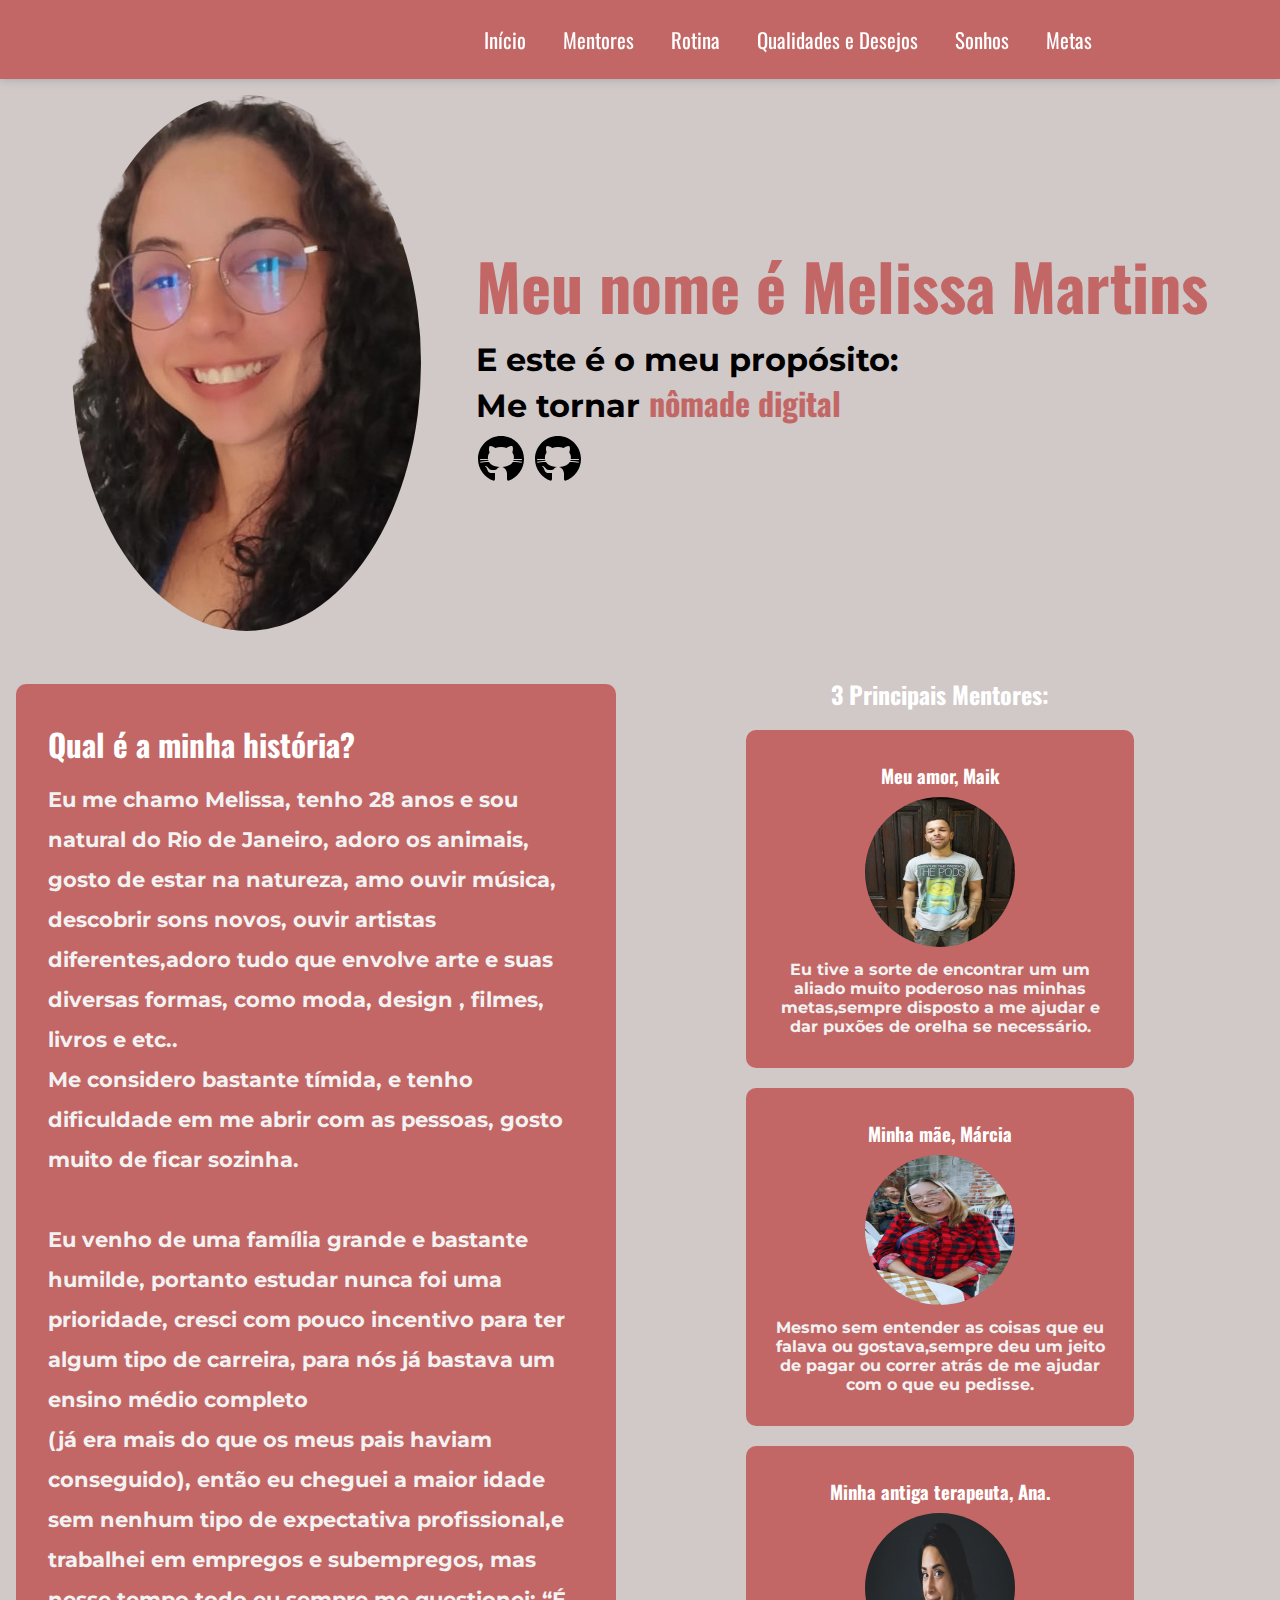
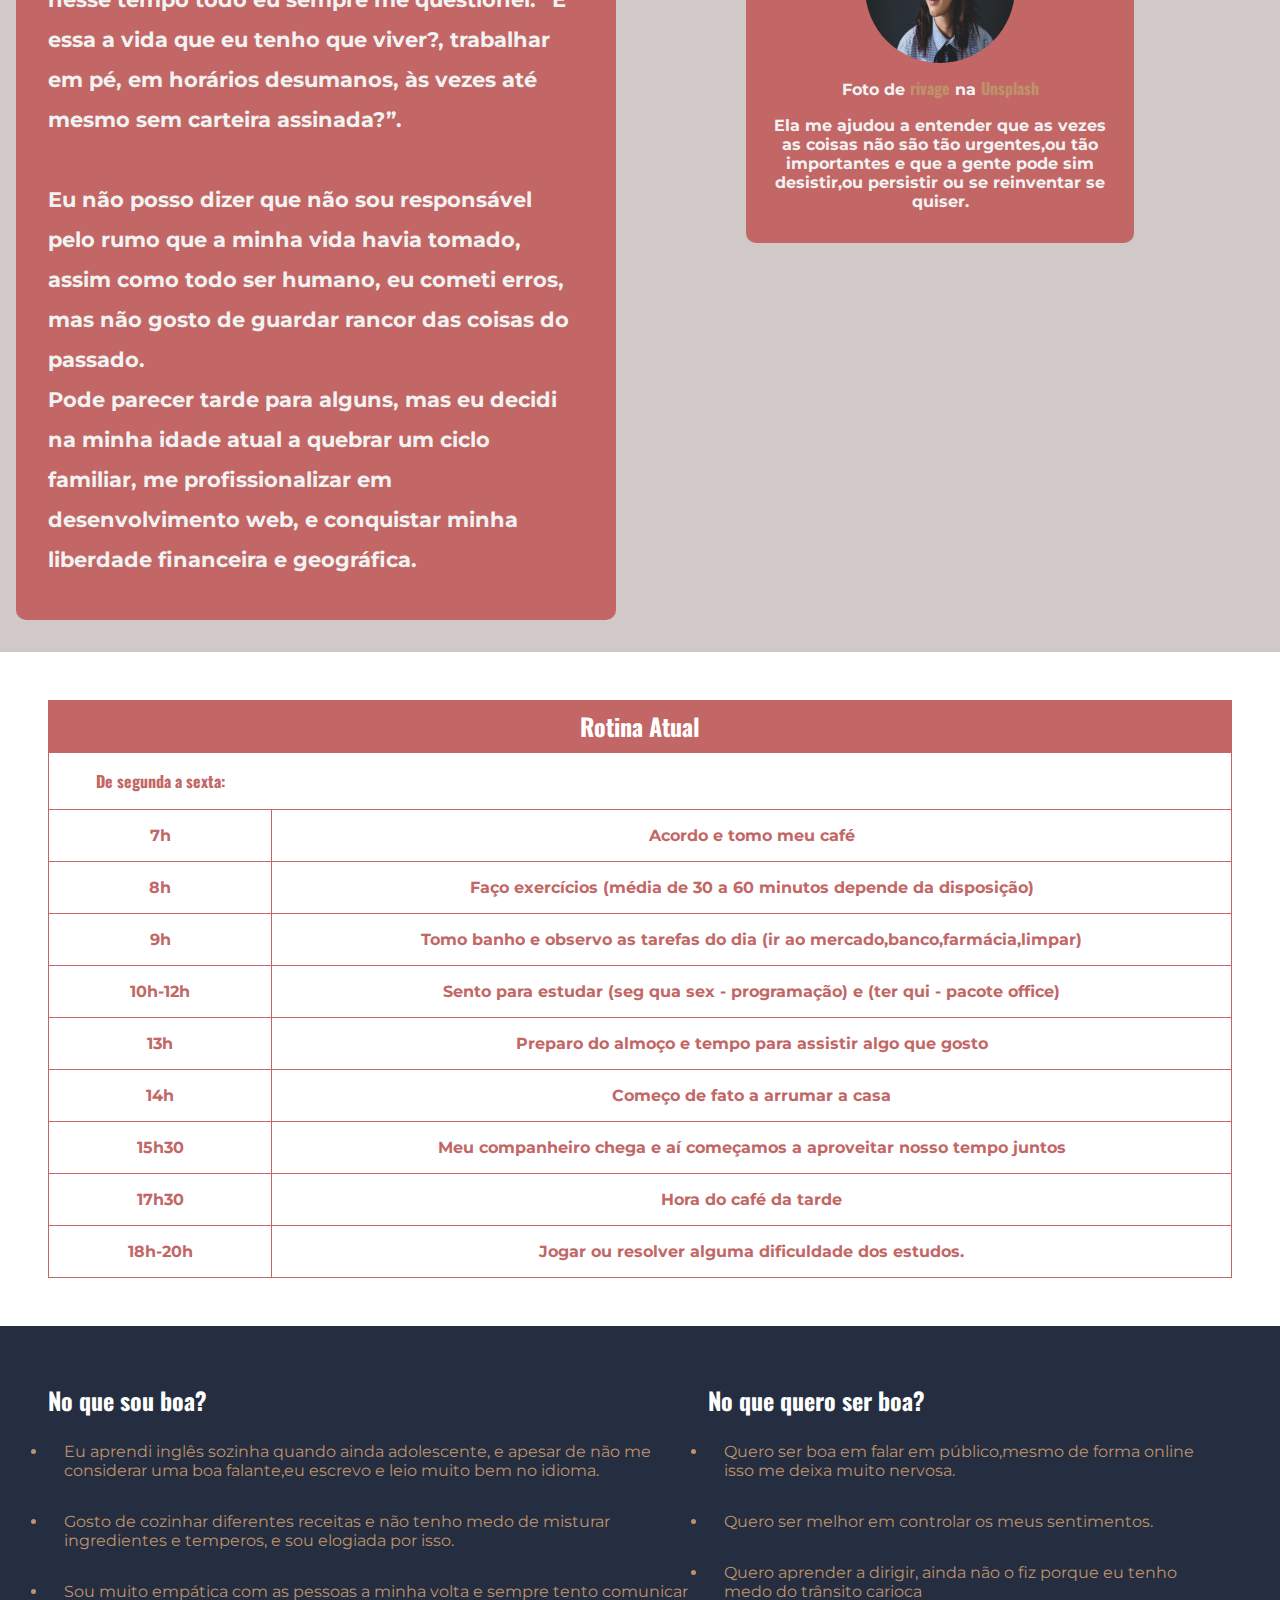
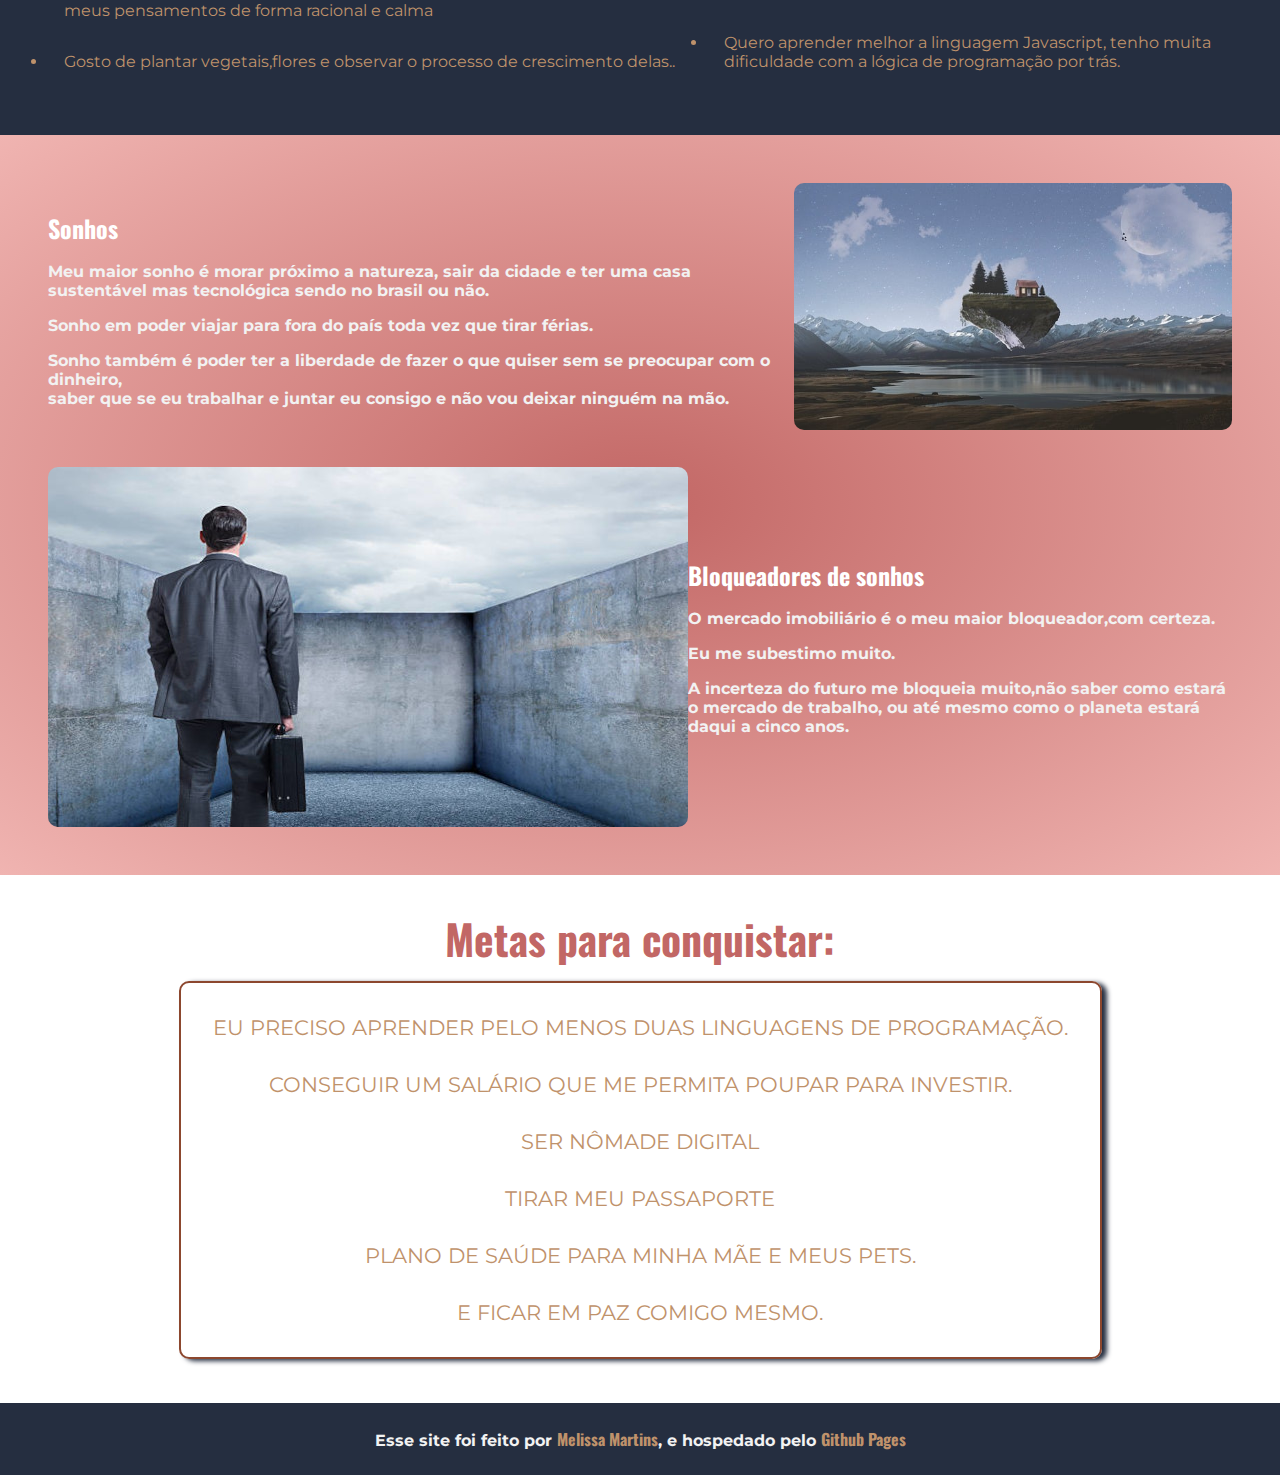
==== index.html @ 2ca115c0 "mudei o nome do html" ====
<!DOCTYPE html>
<html lang="pt-br">

<head>
    <meta charset="UTF-8" />
    <meta name="viewport" content="width=device-width, initial-scale=1.0" />
    <title>Meu Caminho - Instituto Bold</title>
    <link rel="preconnect" href="https://fonts.googleapis.com" />
    <link rel="preconnect" href="https://fonts.gstatic.com" crossorigin />
    <link href="https://fonts.googleapis.com/css2?family=Oswald:wght@200..700&display=swap" rel="stylesheet" />
    <link rel="preconnect" href="https://fonts.googleapis.com" />
    <link rel="preconnect" href="https://fonts.gstatic.com" crossorigin />
    <link href="https://fonts.googleapis.com/css2?family=Montserrat:ital,wght@0,100..900;1,100..900&display=swap"
        rel="stylesheet" />
    <link rel="stylesheet" href="style.css" />
    <link rel="stylesheet" href="mediaqueries.css">
</head>

<body>
    <nav>
        <a href=""><img src="img/logo.webp" alt="" /></a>
        <div class="nav-list">
            <a href="#inicio" class="nav-link">Início</a>
            <a href="#mentores" class="nav-link">Mentores</a>
            <a href="#rotina" class="nav-link">Rotina</a>
            <a href="#desejos" class="nav-link">Qualidades e Desejos</a>
            <a href="#sonho" class="nav-link">Sonhos</a>
            <a href="#metas" class="nav-link">Metas</a>

        </div>
    </nav>
    <header>
        <div class="row hero">
            <div id="inicio">
                <img src="/assets/img/eu-400-removebg-preview.png" alt="Uma selfie minha" />
            </div>
            <div class="hero-text">
                <h1>Meu nome é Melissa Martins</h1>
                <p id="hero-p">
                    E este é o meu propósito: <br />
                    Me tornar <span>nômade digital</span>
                </p>
                <a href="https://github.com/MellTins" target="_blank">
                    <img src="/assets/icons/icons8-github.svg" alt="icone do GitHub"></a>

                <a href="https://www.linkedin.com/in/melissa-martins95/" target="_blank">
                    <img src="/assets/icons/icons8-github.svg" alt="ícone do Linkedin">
                </a>
            </div>
        </div>
        <!-- passado -->
    </header>
    <main>
        <section class="row passado">
            <div class="historia container
        ">
                <h2>Qual é a minha história?</h2>
                <p>
                    Eu me chamo Melissa, tenho 28 anos e sou natural do Rio de Janeiro,
                    adoro os animais, gosto de estar na natureza, amo ouvir música,
                    descobrir sons novos, ouvir artistas diferentes,adoro tudo que envolve arte e suas
                    diversas formas, como moda, design , filmes, livros e etc.. <br>
                    Me considero bastante tímida, e tenho dificuldade em me abrir com as pessoas, gosto muito de ficar
                    sozinha. <br>
                    <br>
                    Eu venho de uma família grande e bastante humilde, portanto estudar
                    nunca foi uma prioridade, cresci com pouco incentivo para ter algum
                    tipo de carreira, para nós já bastava um ensino médio completo <br> (já
                    era mais do que os meus pais haviam conseguido), então eu cheguei a
                    maior idade sem nenhum tipo de expectativa profissional,e trabalhei
                    em empregos e subempregos, mas nesse tempo todo eu sempre me
                    questionei: “É essa a vida que eu tenho que viver?, trabalhar em pé,
                    em horários desumanos, às vezes até mesmo sem carteira assinada?”. <br>
                    <br>
                    Eu não posso dizer que não sou responsável pelo rumo que a minha vida havia tomado, assim como todo
                    ser humano, eu cometi erros, mas
                    não gosto de guardar rancor das coisas do passado. <br>
                    Pode parecer tarde para alguns, mas eu decidi na minha idade atual a
                    quebrar um ciclo familiar, me profissionalizar em desenvolvimento
                    web, e conquistar minha liberdade financeira e geográfica.
                </p>
            </div>
            <aside class="mentores row" id="mentores">

                <h2>3 Principais Mentores:</h2>
                <section class="col">

                    <h3>Meu amor, Maik</h3>
                    <img class="img-mentores " src="/assets/img/Maik-200.jpeg" alt="" />
                    <p>
                        Eu tive a sorte de encontrar um um aliado muito poderoso nas minhas
                        metas,sempre disposto a me ajudar e dar puxões de orelha se
                        necessário.
                    </p>
                </section>

                <section class="col">
                    <h3>Minha mãe, Márcia</h3>
                    <img class="img-mentores " src="/assets/img/mãe-300.jpeg" alt="" />
                    <p>
                        Mesmo sem entender as coisas que eu falava ou gostava,sempre deu um
                        jeito de pagar ou correr atrás de me ajudar com o que eu pedisse.
                    </p>
                </section>

                <section class="col">
                    <h3>Minha antiga terapeuta, Ana.</h3>
                    <img class="img-mentores " src="/assets/img/psicologa-final.jpg" alt="" />
                    <p>
                        Foto de
                        <a
                            href="https://unsplash.com/pt-br/@sigmund?utm_content=creditCopyText&utm_medium=referral&utm_source=unsplash">rivage</a>
                        na
                        <a
                            href="https://unsplash.com/pt-br/fotografias/mulher-na-camisa-social-xadrez-branca-e-azul-jzz_3jWMzHA?utm_content=creditCopyText&utm_medium=referral&utm_source=unsplash">Unsplash</a>
                    </p>
                    <p>
                        Ela me ajudou a
                        entender que as vezes as coisas não são tão urgentes,ou tão
                        importantes e que a gente pode sim desistir,ou persistir ou se
                        reinventar se quiser.
                    </p>
            </aside>
            </div>
        </section>

        <!-- presente -->
        <section class="presente row" id="rotina">
            <table class="tabela">
                <caption>
                    <h2>Rotina Atual</h2>
                </caption>
                <thead>
                    <th>De segunda a sexta:</th>
                </thead>
                <tbody>
                    <tr>
                        <td>7h</td>
                        <td>Acordo e tomo meu café</td>
                    </tr>
                    <tr>
                        <td>8h</td>
                        <td>Faço exercícios (média de 30 a 60 minutos depende da disposição) </td>
                    </tr>
                    <tr>
                        <td>9h</td>
                        <td>Tomo banho e observo as tarefas do dia (ir ao mercado,banco,farmácia,limpar)</td>
                    </tr>
                    <tr>
                        <td> 10h-12h </td>
                        <td>Sento para estudar (seg qua sex - programação) e (ter qui - pacote office) </td>
                    </tr>
                    <tr>
                        <td>13h</td>
                        <td>Preparo do almoço e tempo para assistir algo que gosto</td>
                    </tr>
                    <tr>
                        <td>14h</td>
                        <td>Começo de fato a arrumar a casa</td>
                    </tr>
                    <tr>
                        <td>15h30</td>
                        <td>Meu companheiro chega e aí começamos a aproveitar nosso tempo juntos</td>
                    </tr>
                    <tr>
                        <td>17h30</td>
                        <td>Hora do café da tarde</td>
                    </tr>
                    <tr>
                        <td>18h-20h</td>
                        <td>Jogar ou resolver alguma dificuldade dos estudos.</td>
                    </tr>
                </tbody>
            </table>
        </section>
        <section class="coluna-qua row " id="desejos">
            <div class="qualidades">
                <h2>No que sou boa?</h2>
                <ul>
                    <li class="qualidades-lista">
                        Eu aprendi inglês sozinha quando ainda adolescente, e apesar de não
                        me considerar uma boa falante,eu escrevo e leio muito bem no idioma.
                    </li>
                    <li class="qualidades-lista">
                        Gosto de cozinhar diferentes receitas e não tenho medo de misturar
                        ingredientes e temperos, e sou elogiada por isso.
                    </li>
                    <li class="qualidades-lista">
                        Sou muito empática com as pessoas a minha volta e sempre tento
                        comunicar meus pensamentos de forma racional e calma
                    </li>
                    <li class="qualidades-lista">
                        Gosto de plantar vegetais,flores e observar o processo de
                        crescimento delas..
                    </li>
                </ul>
            </div>

            <div class="habilidades">

                <h2>No que quero ser boa?</h2>
                <ul>
                    <li class="qualidades-lista">
                        Quero ser boa em falar em público,mesmo de forma online isso me
                        deixa muito nervosa.
                    </li>
                    <li>Quero ser melhor em controlar os meus sentimentos.</li>
                    <li class="qualidades-lista">
                        Quero aprender a dirigir, ainda não o fiz porque eu tenho medo do
                        trânsito carioca
                    </li>
                    <li class="qualidades-lista">
                        Quero aprender melhor a linguagem Javascript, tenho muita
                        dificuldade com a lógica de programação por trás.
                    </li>
                </ul>
            </div>
        </section>
        <!-- futuro -->
        <section class="coluna-sonhos " id="sonho">
            <div class="sonhos row">
                <div>
                    <h2>Sonhos</h2>
                    <p>
                        Meu maior sonho é morar próximo a natureza, sair da cidade e ter uma
                        casa sustentável mas tecnológica sendo no brasil ou não.
                    </p>
                    <p>
                        Sonho em
                        poder viajar para fora do país toda vez que tirar férias.
                    </p>
                    <p>
                        Sonho também é poder ter a liberdade de fazer o que quiser sem se
                        preocupar com o dinheiro, <br> saber que se eu trabalhar e juntar eu
                        consigo e não vou deixar ninguém na mão.
                    </p>
                </div>
                <div><img class="sonhos-img" src="/assets/img/casa-sonho.jpg" alt="">
                </div>

            </div>

            <div class="bloc-sonhos row">
                <img class="sonhos-img" src="/assets/img/bloqueadores-360.jpg" alt="">
                <div>
                    <h2>Bloqueadores de sonhos</h2>
                    <p>
                        O mercado imobiliário é o meu maior bloqueador,com certeza.</p>
                    <p>
                        Eu me subestimo muito.
                    </p>
                    <p>
                        A incerteza do futuro me bloqueia muito,não saber
                        como estará o mercado de trabalho, ou até mesmo como o planeta estará daqui a cinco anos.
                    </p>
                </div>
            </div>

        </section>

        <section class="metas row">
            <h1 id="metas">Metas para conquistar:</h1>
            <div class="metas-lista">
                <ul>
                    <li>
                        Eu preciso aprender pelo menos duas linguagens de programação.
                    </li>
                    <li>Conseguir um salário que me permita poupar para investir.</li>
                    <li>Ser nômade digital</li>
                    <li>Tirar meu passaporte</li>
                    <li>Plano de saúde para minha mãe e meus pets.</li>
                    <li>E ficar em paz comigo mesmo.</li>
                </ul>
            </div>
        </section>
    </main>
    <footer>
        <p>Esse site foi feito por <a href="https://www.linkedin.com/in/melissa-martins95/" target="_blank">Melissa Martins</a>, e hospedado pelo <a href="https://github.com/" target="_blank">Github Pages</a></p>

    </footer>
</body>

</html>
---- style.css ----
* {
  box-sizing: border-box;
  padding: 0;
  margin: 0;
  font-family: var(--primary-font);
}
:root {
  /* Cores Hex */
  --E-commerce-1-hex: #252e40;
  --E-commerce-2-hex: #403814;
  --E-commerce-3-hex: #bf926b;
  --E-commerce-4-hex: #8c472e;
  --E-commerce-5-hex: #f2f2f2;

  /* Color Theme Swatches in Hex */
  --Flower-Vintage-1-hex: #b7bcc0;
  --Flower-Vintage-2-hex: #a0a9a6;
  --Flower-Vintage-3-hex: #c26765;
  --Flower-Vintage-4-hex: #d98684;
  --Flower-Vintage-5-hex: #f0b4b1;

  /* Fontes */
  --primary-font: "Oswald", sans-serif;

  --secondary-font: "Montserrat", sans-serif;
}
.container {
  max-width: 1440px;
  width: 90%;
  margin: auto 0;
}
.row {
  display: flex;
}
img {
  border-radius: 50%;
  max-width: 100%;
}

nav {
  display: flex;
  padding: 1.5rem;
  background-color: var(--Flower-Vintage-3-hex);
  justify-content: space-around;
  align-items: center;
  position: sticky;
  top: 0;
  left: 0;
  width: 100%;
  box-shadow: 0px 0px 9px var(--Flower-Vintage-2-hex);
}
.nav-list {
  font-size: 1.3rem;
}
.nav-link {
  margin: 1rem;
  text-decoration: none;
  color: white;
}
.nav-link:hover {
  opacity: 0.75;
}

.hero {
  background-color: rgb(209, 200, 200);
  align-items: center;
  justify-content: space-evenly;
  padding: 1rem;
}
.hero-text {
  font-size: 2rem;
}
#hero-p {
  color: black;
}
span {
  color: var(--Flower-Vintage-3-hex);
}
p {
  font-family: var(--secondary-font);
  color: var(--E-commerce-5-hex);
  padding: 0.5rem 0rem;
  font-weight: bold;
}
h1 {
  color: var(--Flower-Vintage-3-hex);
}
h2,
h3 {
  color: white;
  padding: 0.5rem 0rem;
}
.passado {
  padding: 1rem;
  background-color: rgb(209, 200, 200);
}
.historia {
  background-color: var(--Flower-Vintage-3-hex);
  padding: 2rem;
  margin: 1rem 0;
  line-height: 2.5rem;
  font-size: 1.3rem;
  width: 100%;
}
.mentores {
  text-align: center;
  flex-direction: column;
  align-items: center;
}
.img-mentores {
  width: 150px;
  height: 150px;
}
.col {
  background-color: var(--Flower-Vintage-3-hex);
  margin: 10px;
  width: 60%;
  text-align: center;
  padding: 1.5rem;
}

.historia,
.col,
.bloc-sonhos,
.sonhos,
.metas-lista {
  border-radius: 10px;
}
.presente {
  padding: 3rem;
  align-items: center;
  justify-content: center;
}

.tabela {
  border-collapse: collapse;
  border: 1px solid var(--E-commerce-1-hex);
  width: 100%;
  text-align: center;
}
caption {
  background-color: var(--Flower-Vintage-3-hex);
}
thead th {
  padding: 1rem;
}
tr,
td {
  color: var(--Flower-Vintage-3-hex);
  padding: 1rem;
  border: 1px solid var(--Flower-Vintage-3-hex);
  font-family: var(--secondary-font);
  font-weight: 700;
}
.coluna-qua {
  justify-content: space-evenly;
  padding: 3rem;
  background-color: var(--E-commerce-1-hex);
}
ul li {
  font-family: var(--secondary-font);
  color: var(--E-commerce-3-hex);
  padding: 1rem;
}
.coluna-sonhos {
  background-image: radial-gradient(
    var(--Flower-Vintage-3-hex),
    var(--Flower-Vintage-5-hex)
  );
  padding: 2rem;
}
.sonhos {
  padding: 1rem;
  align-items: center;
  justify-content: space-between;
}
.bloc-sonhos {
  padding: 1rem;
  align-items: center;
  justify-content: space-between;
}
.sonhos-img {
  border-radius: 10px;
  max-width: 100%;
}
.metas {
  font-size: 1.3rem;
  padding: 2rem;
  align-items: center;
  justify-content: center;
  flex-direction: column;
  text-align: center;
}
.metas-lista ul li {
  list-style: none;
}
.metas-lista {
  border: 2px solid var(--E-commerce-4-hex);
  box-shadow: 5px 2px 5px var(--E-commerce-1-hex);
  margin: 0.75rem;
  padding: 1rem;
  text-transform: uppercase;
}
footer {
  background-color: var(--E-commerce-1-hex);
  text-align: center;
  padding: 1rem;
}
footer a,
.col a {
  text-decoration: none;
  color: var(--E-commerce-3-hex);
}
---- mediaqueries.css ----
@media(max-width:1000px){
 .row{
    display: block;
    
    
 }
 .historia,.coluna-qua{
   text-align: center;
 }
 .col{
   width: 95%;
   align-items: center;
 }
 .presente{
   padding: 0;
 }
 td, tr{
   font: 700 small sans-serif;
   
 }
 .coluna-sonhos{
   text-align: center;
 }
}

/* terminar de deixar responsivo
fixar o nav na tela
mudar alguns links de lugar */
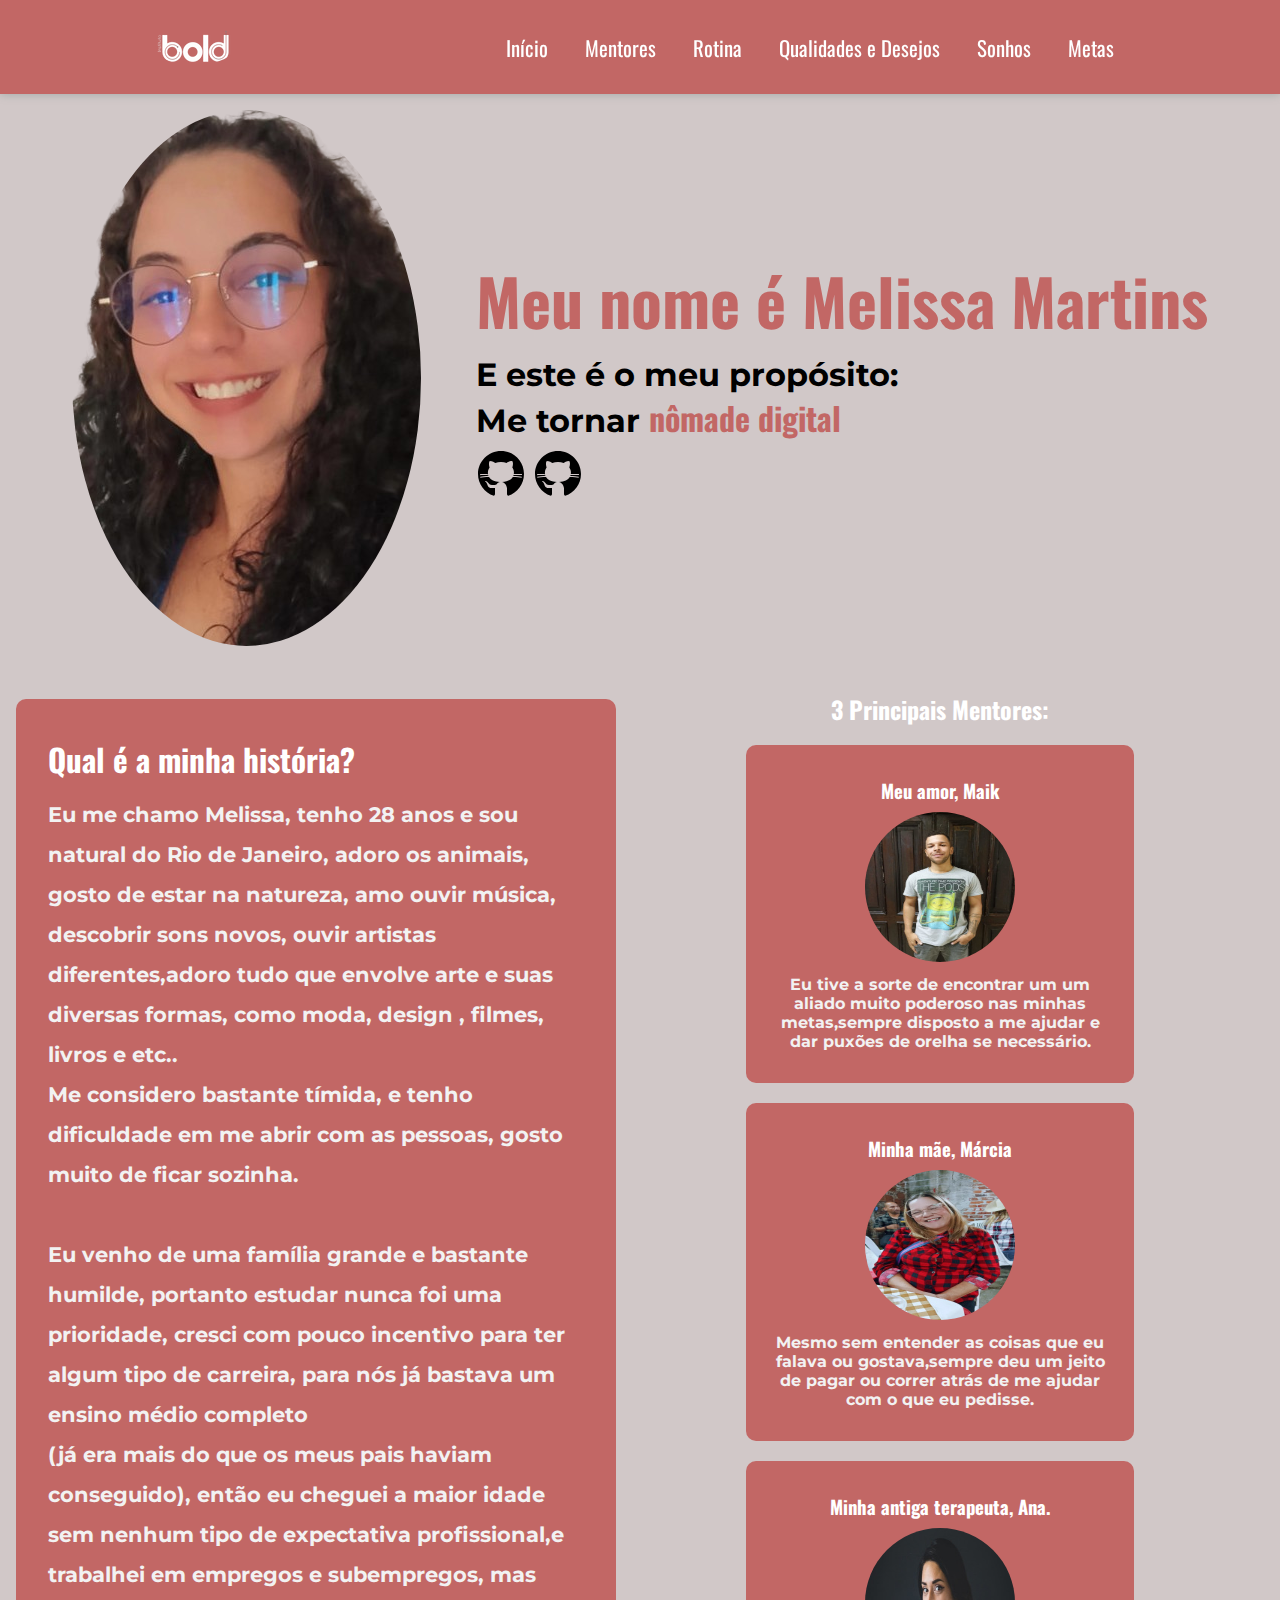
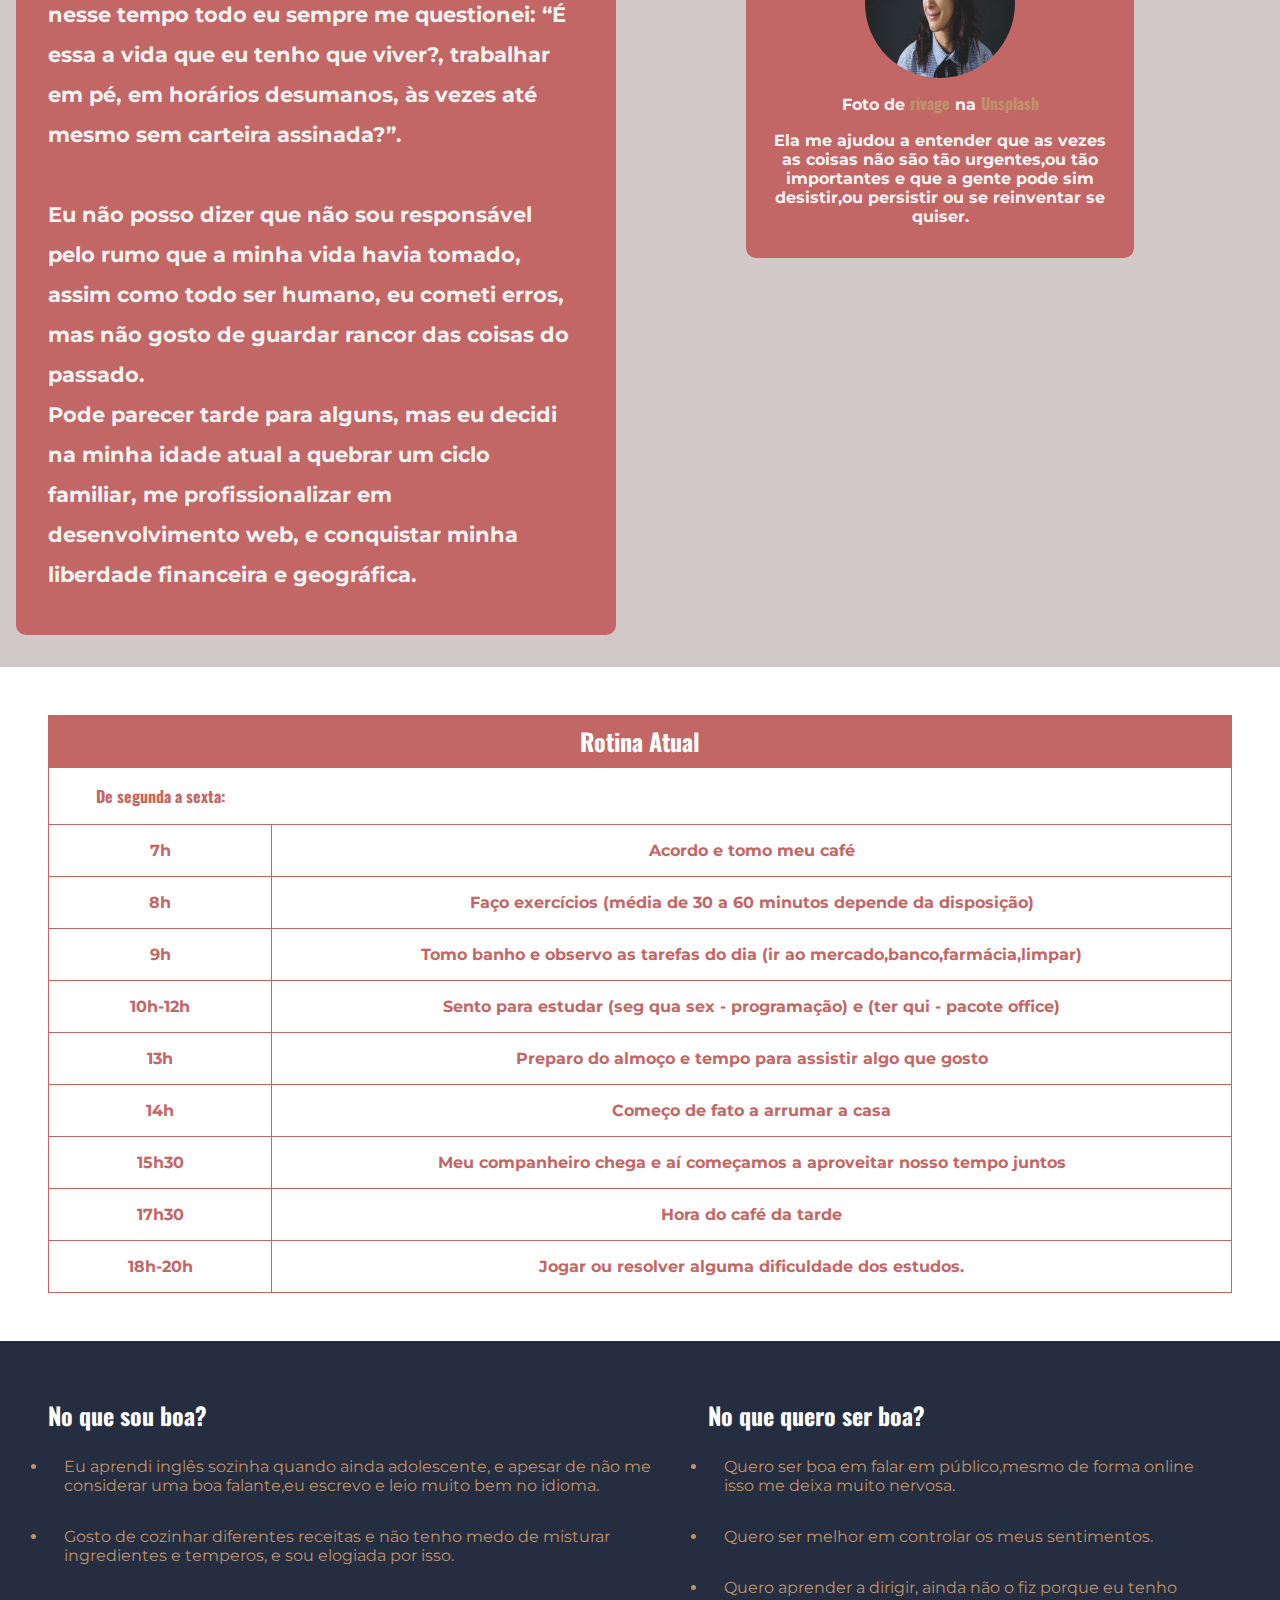
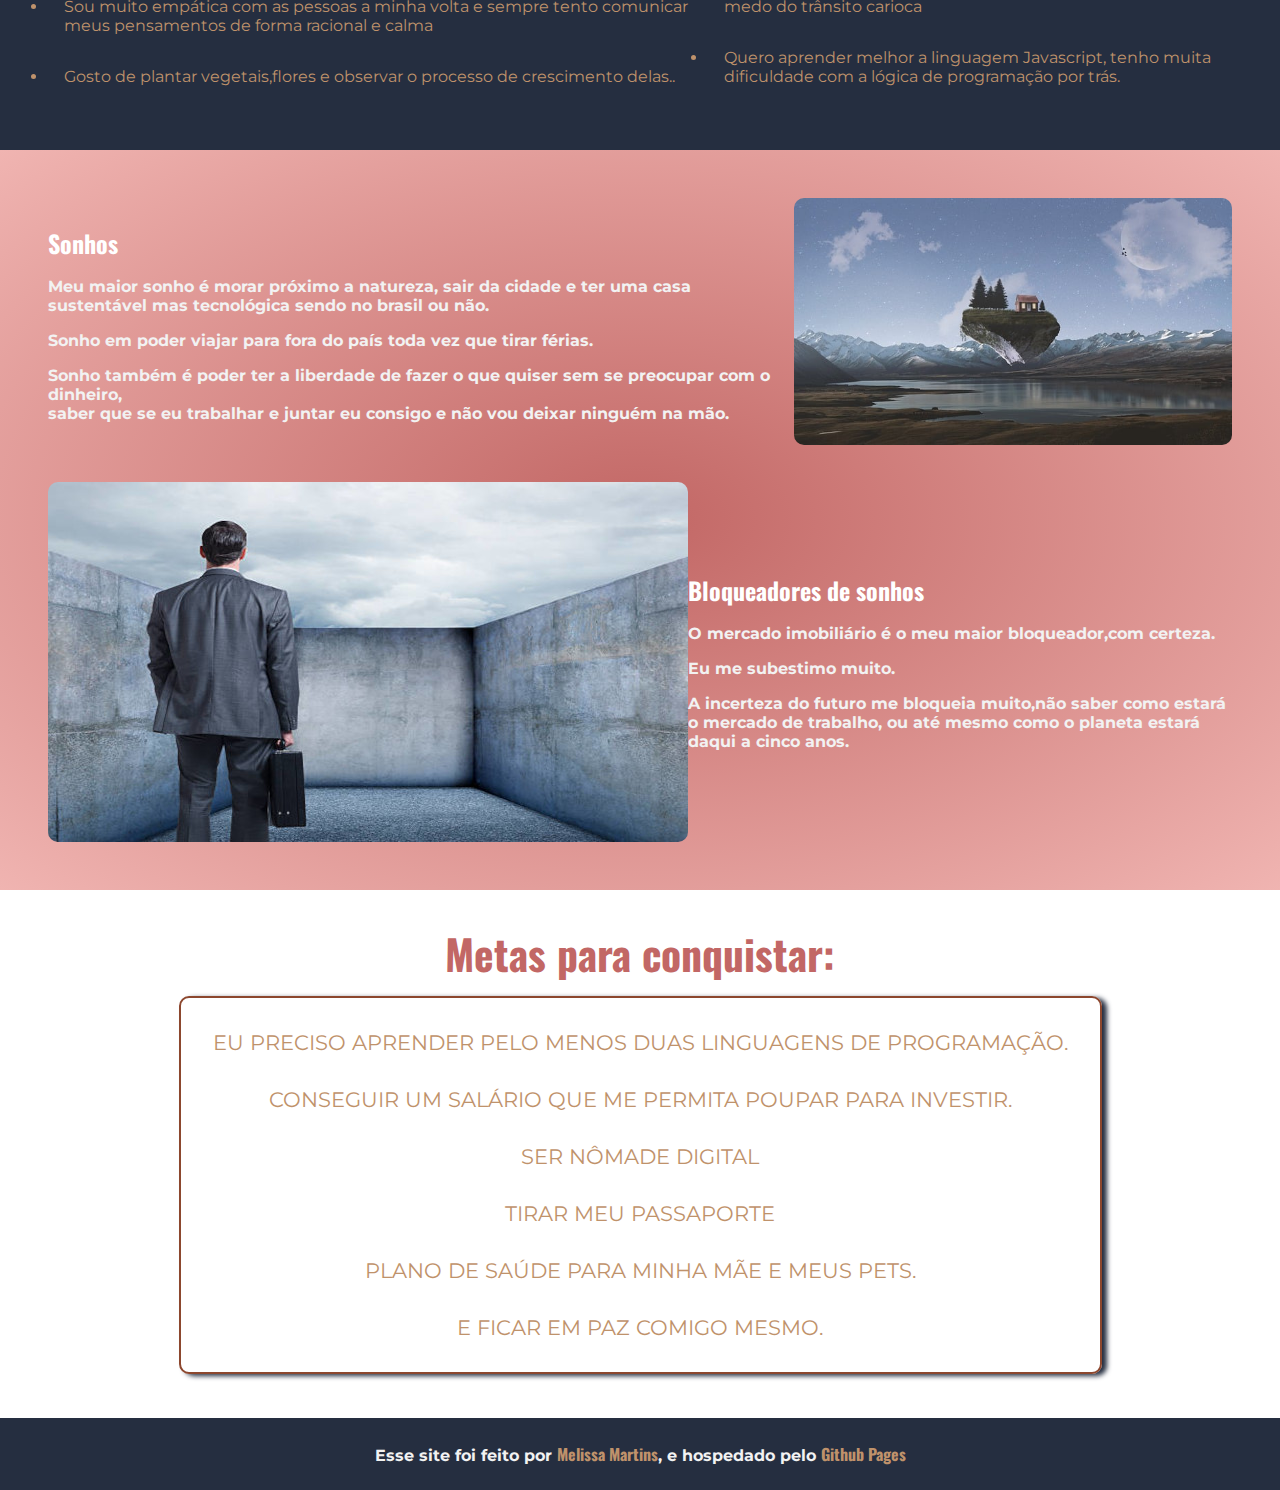
==== commit 580e51b2: "Update index.html" ====
--- a/index.html
+++ b/index.html
@@ -18,7 +18,7 @@
 
 <body>
     <nav>
-        <a href=""><img src="img/logo.webp" alt="" /></a>
+        <a href=""><img src="/assets/img/logo.webp" alt="" /></a>
         <div class="nav-list">
             <a href="#inicio" class="nav-link">Início</a>
             <a href="#mentores" class="nav-link">Mentores</a>
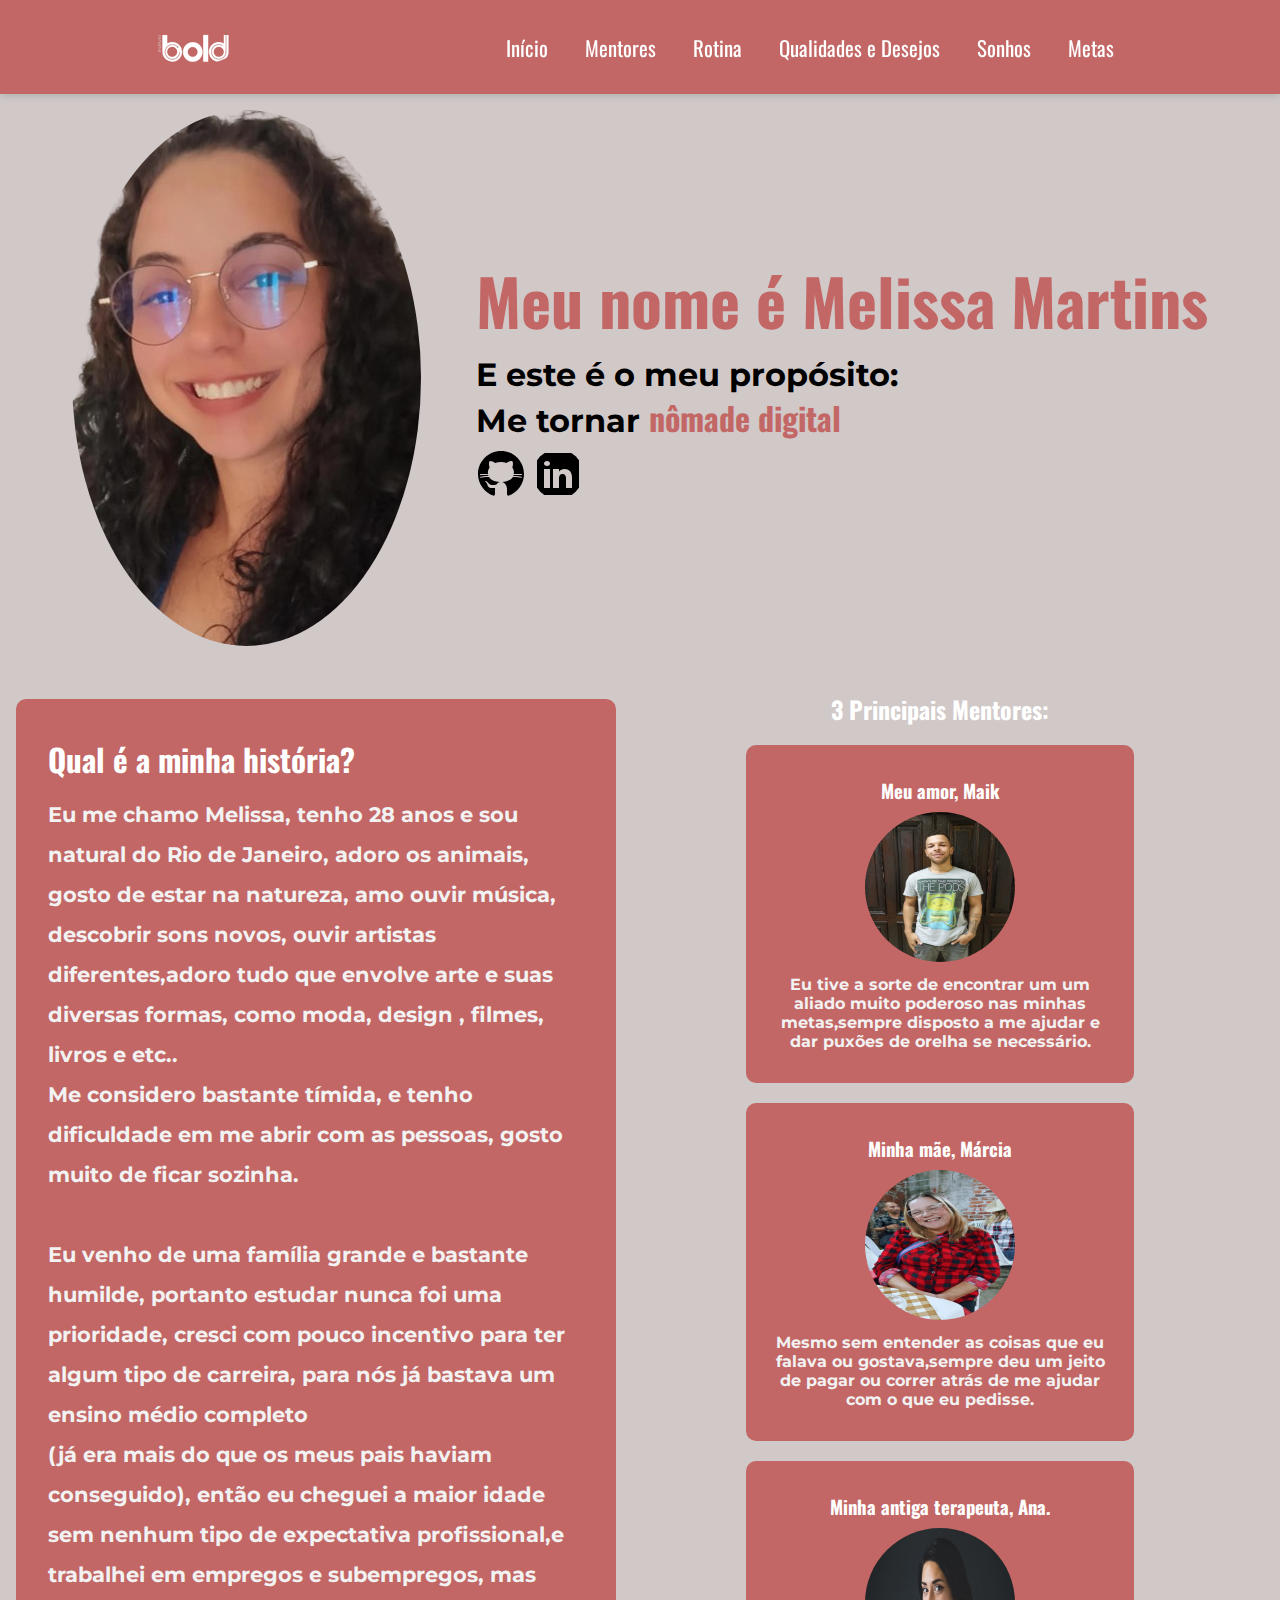
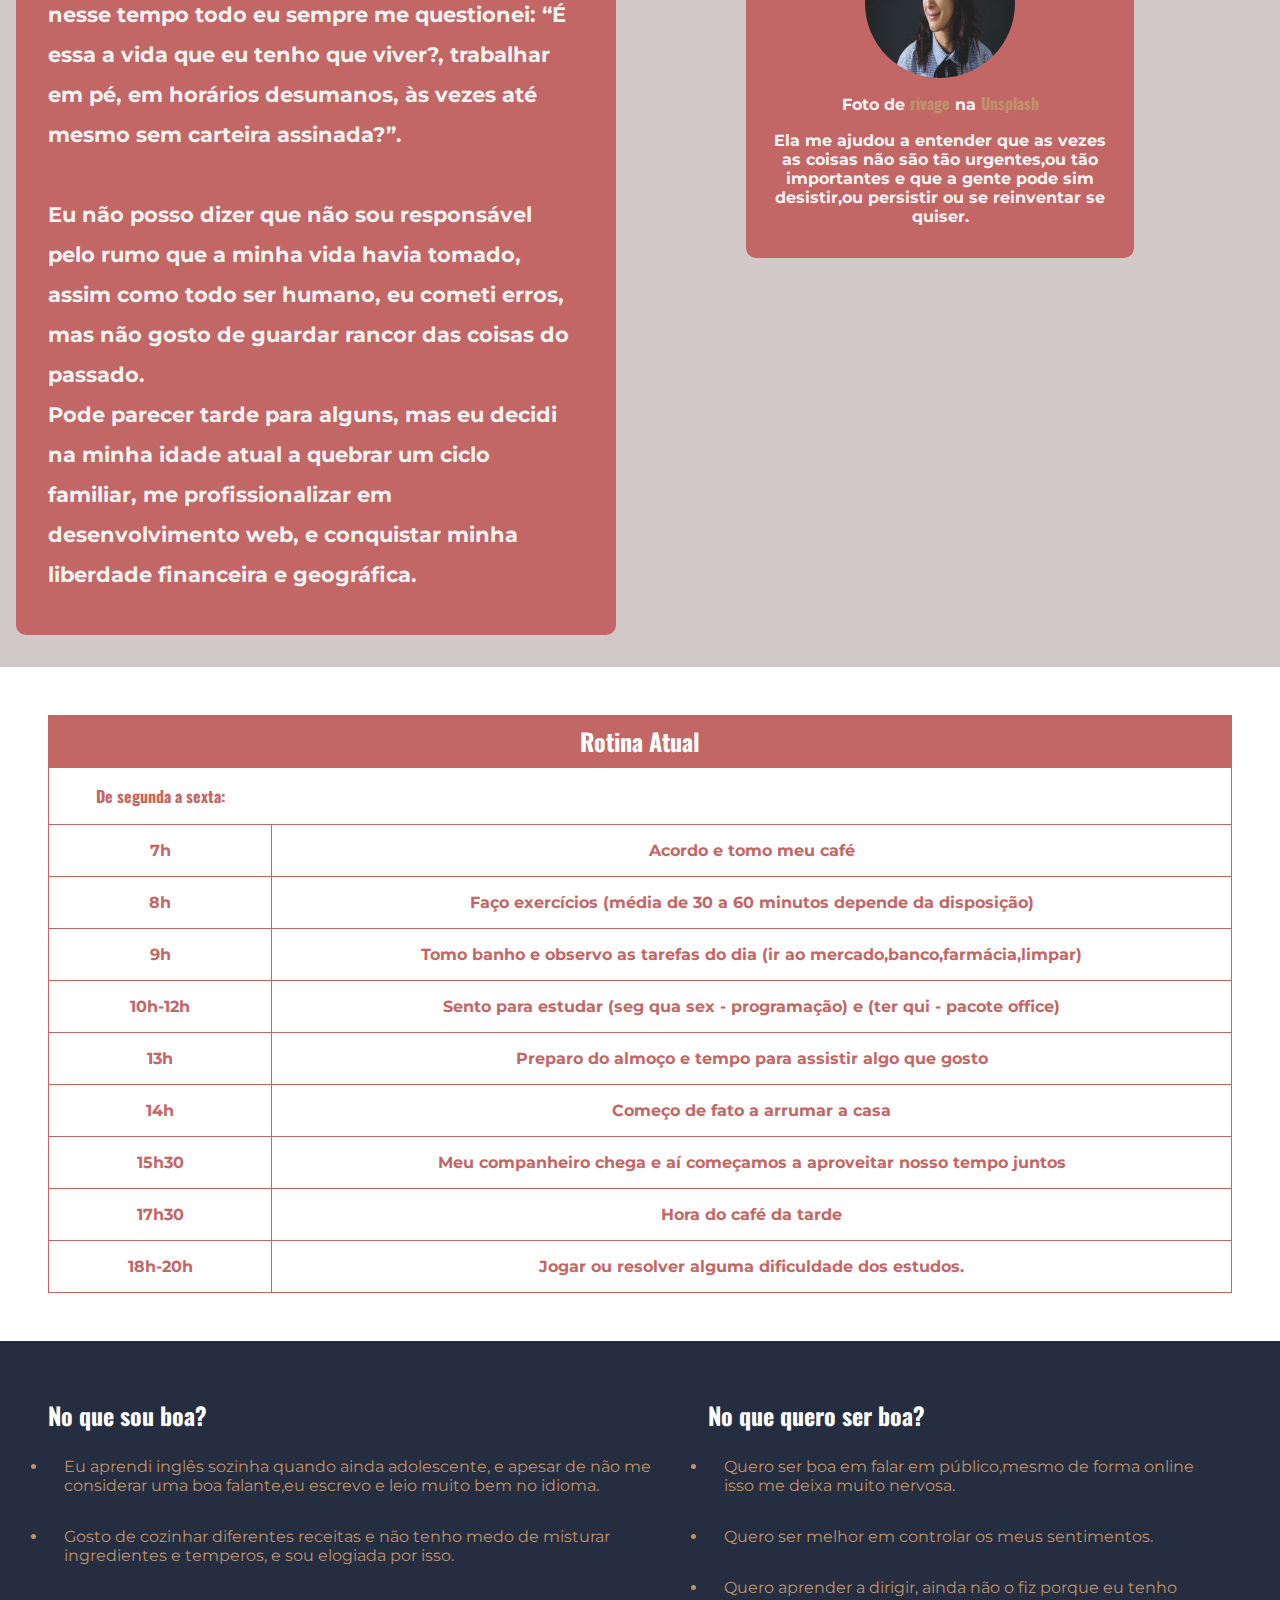
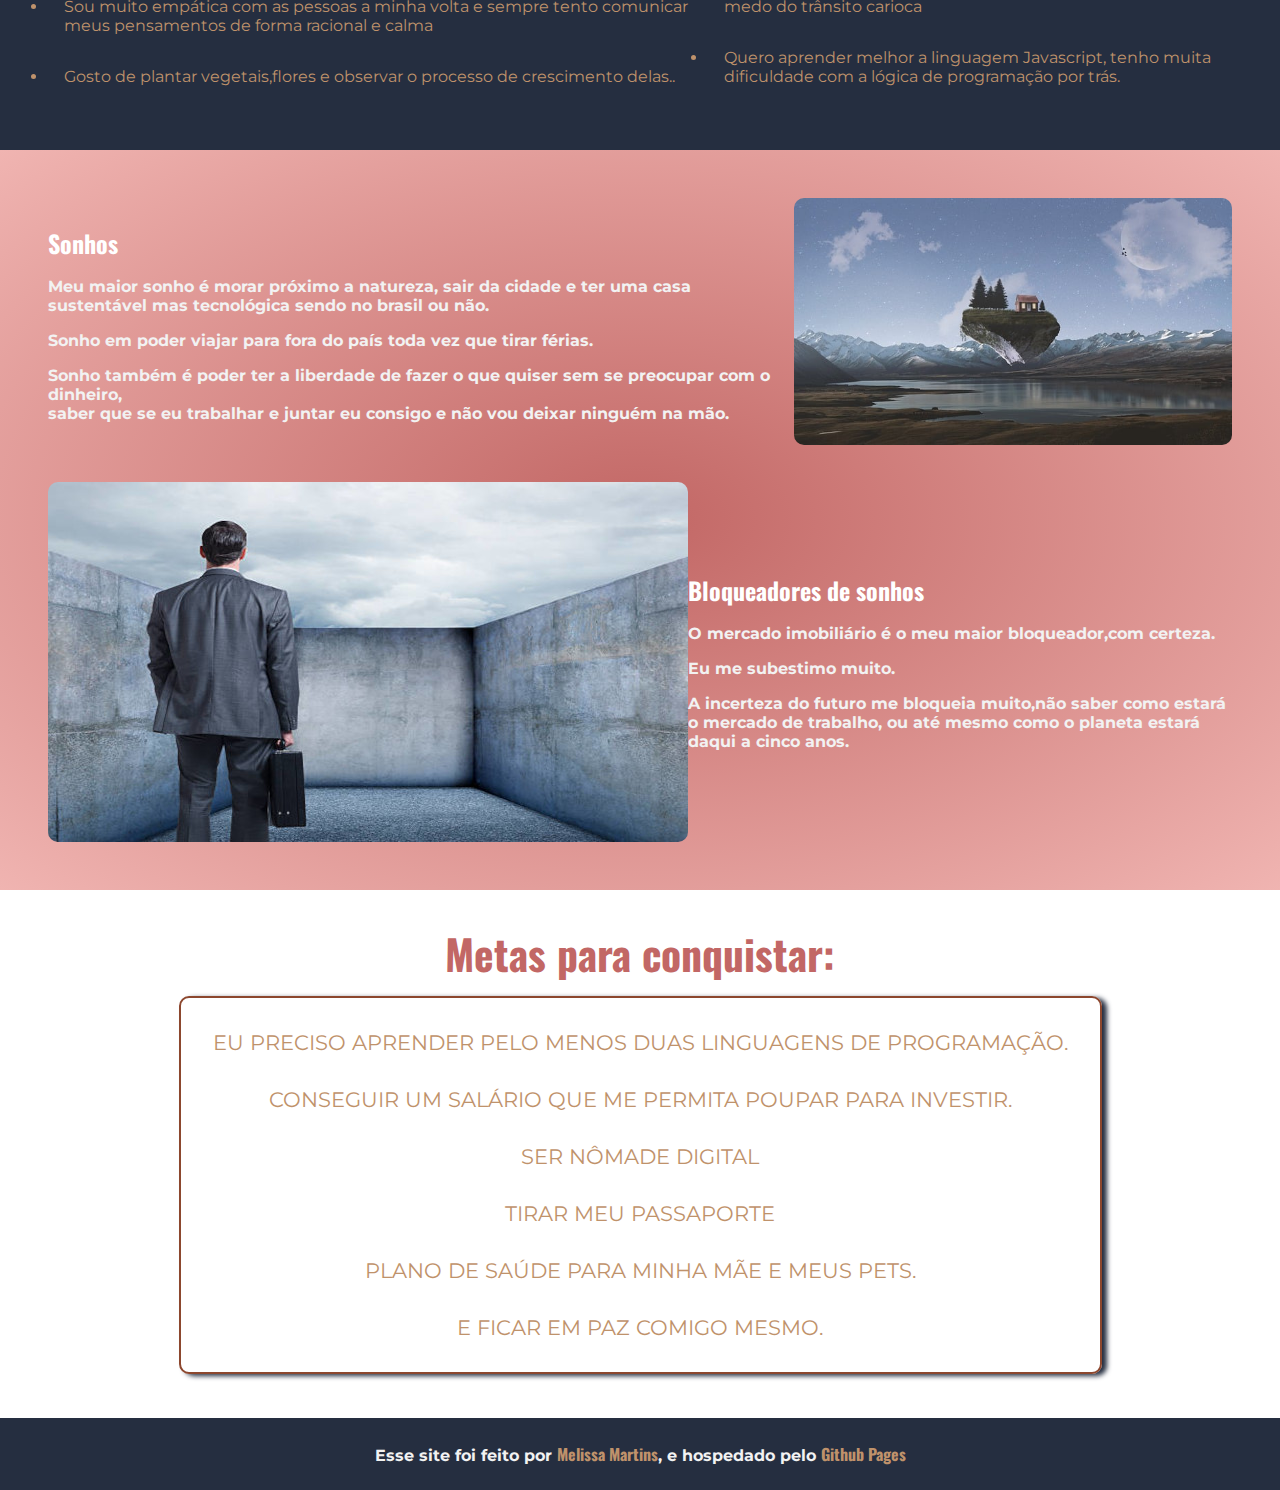
==== commit fd1c0619: "Update index.html" ====
--- a/index.html
+++ b/index.html
@@ -18,7 +18,7 @@
 
 <body>
     <nav>
-        <a href=""><img src="/assets/img/logo.webp" alt="" /></a>
+        <a href=""><img src="assets/img/logo.webp" alt="" /></a>
         <div class="nav-list">
             <a href="#inicio" class="nav-link">Início</a>
             <a href="#mentores" class="nav-link">Mentores</a>
@@ -32,7 +32,7 @@
     <header>
         <div class="row hero">
             <div id="inicio">
-                <img src="/assets/img/eu-400-removebg-preview.png" alt="Uma selfie minha" />
+                <img src="assets/img/eu-400-removebg-preview.png" alt="Uma selfie minha" />
             </div>
             <div class="hero-text">
                 <h1>Meu nome é Melissa Martins</h1>
@@ -41,10 +41,10 @@
                     Me tornar <span>nômade digital</span>
                 </p>
                 <a href="https://github.com/MellTins" target="_blank">
-                    <img src="/assets/icons/icons8-github.svg" alt="icone do GitHub"></a>
+                    <img src="assets/icons/icons8-github.svg" alt="icone do GitHub"></a>
 
                 <a href="https://www.linkedin.com/in/melissa-martins95/" target="_blank">
-                    <img src="/assets/icons/icons8-github.svg" alt="ícone do Linkedin">
+                    <img src="assets/icons/icons8-linkedin.svg" alt="ícone do Linkedin">
                 </a>
             </div>
         </div>
@@ -86,7 +86,7 @@
                 <section class="col">
 
                     <h3>Meu amor, Maik</h3>
-                    <img class="img-mentores " src="/assets/img/Maik-200.jpeg" alt="" />
+                    <img class="img-mentores " src="assets/img/Maik-200.jpeg" alt="" />
                     <p>
                         Eu tive a sorte de encontrar um um aliado muito poderoso nas minhas
                         metas,sempre disposto a me ajudar e dar puxões de orelha se
@@ -96,7 +96,7 @@
 
                 <section class="col">
                     <h3>Minha mãe, Márcia</h3>
-                    <img class="img-mentores " src="/assets/img/mãe-300.jpeg" alt="" />
+                    <img class="img-mentores " src="assets/img/mãe-300.jpeg" alt="" />
                     <p>
                         Mesmo sem entender as coisas que eu falava ou gostava,sempre deu um
                         jeito de pagar ou correr atrás de me ajudar com o que eu pedisse.
@@ -105,7 +105,7 @@
 
                 <section class="col">
                     <h3>Minha antiga terapeuta, Ana.</h3>
-                    <img class="img-mentores " src="/assets/img/psicologa-final.jpg" alt="" />
+                    <img class="img-mentores " src="assets/img/psicologa-final.jpg" alt="" />
                     <p>
                         Foto de
                         <a
@@ -235,13 +235,13 @@
                         consigo e não vou deixar ninguém na mão.
                     </p>
                 </div>
-                <div><img class="sonhos-img" src="/assets/img/casa-sonho.jpg" alt="">
+                <div><img class="sonhos-img" src="assets/img/casa-sonho.jpg" alt="">
                 </div>
 
             </div>
 
             <div class="bloc-sonhos row">
-                <img class="sonhos-img" src="/assets/img/bloqueadores-360.jpg" alt="">
+                <img class="sonhos-img" src="assets/img/bloqueadores-360.jpg" alt="">
                 <div>
                     <h2>Bloqueadores de sonhos</h2>
                     <p>
